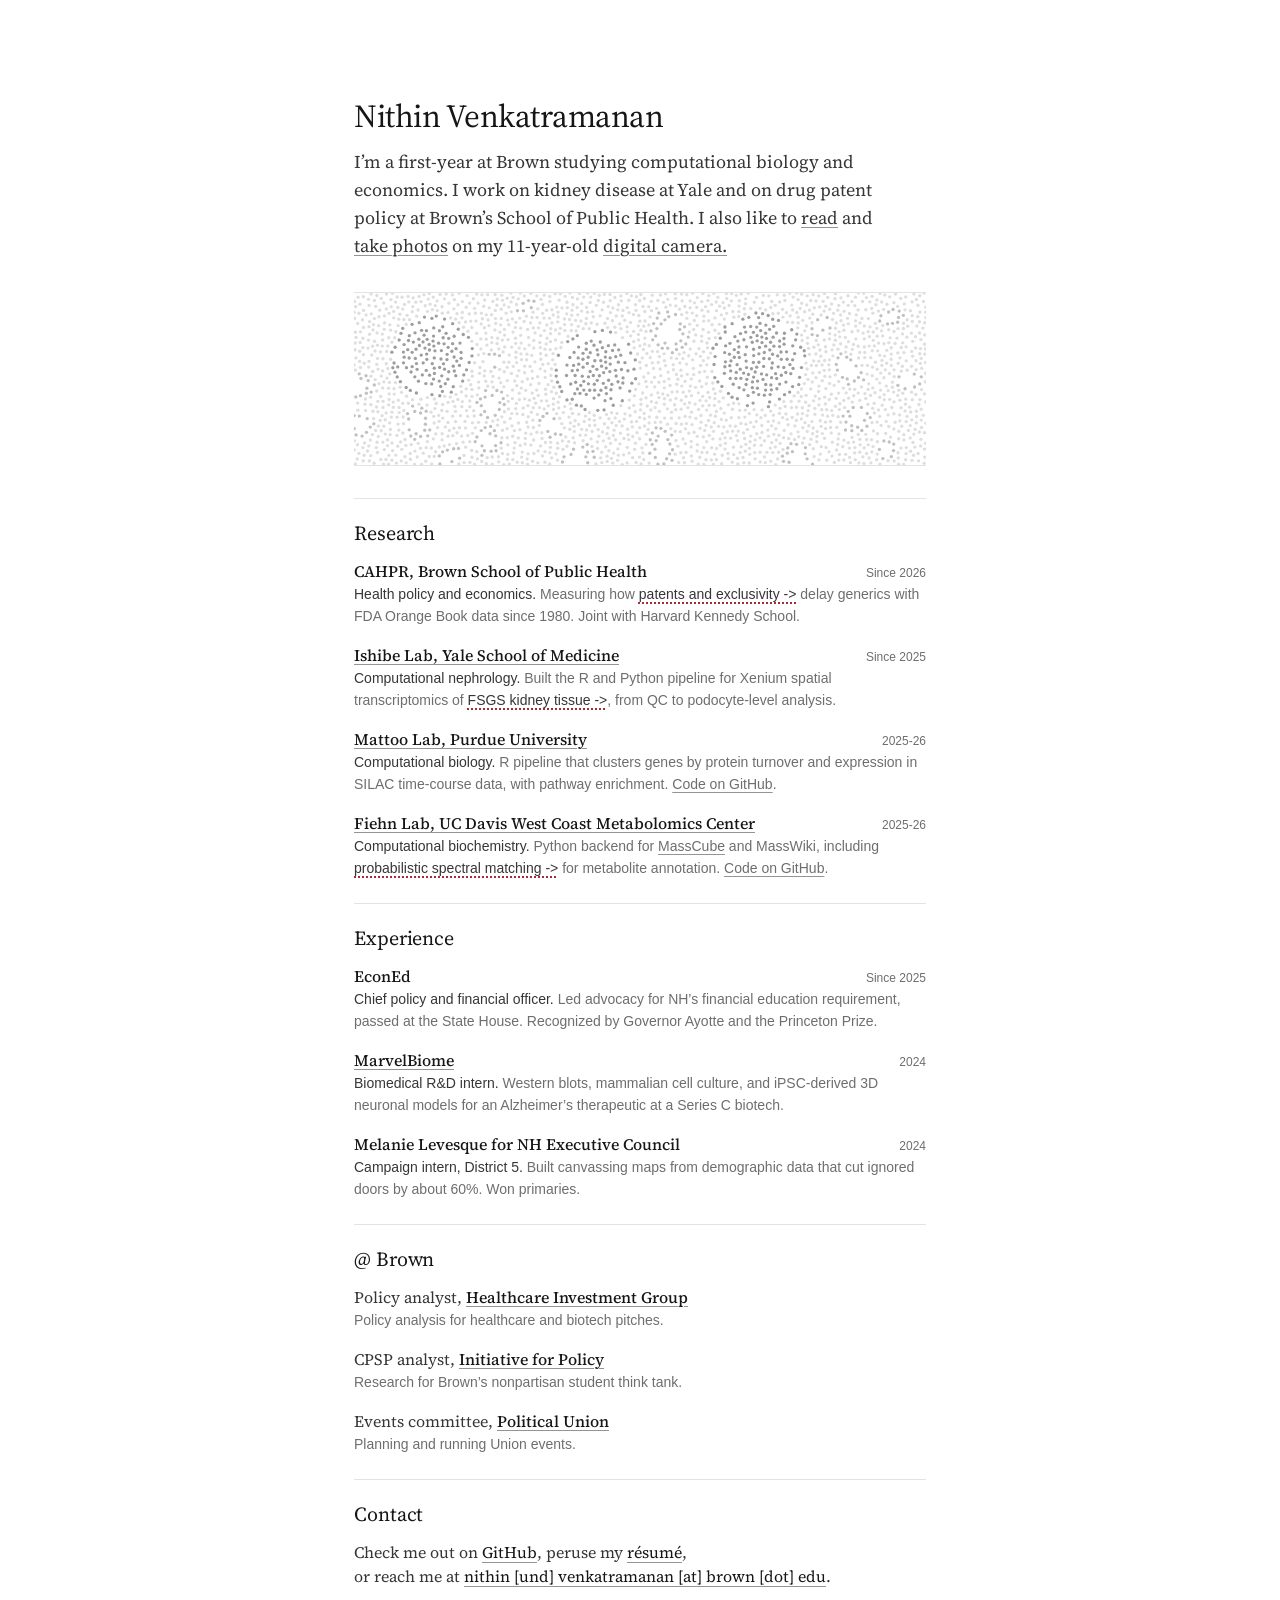
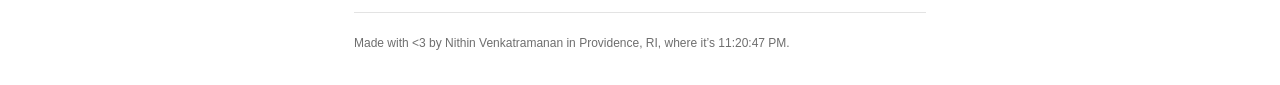
==== index.html @ 989565c7 "Keep "take photos" together on one line" ====
<!doctype html>
<html lang="en">

<head>
  <meta charset="utf-8">
  <meta name="viewport" content="width=device-width, initial-scale=1">
  <title>Nithin Venkatramanan</title>
  <meta name="description"
    content="Nithin Venkatramanan studies computational biology and economics at Brown University.">
  <meta name="author" content="Nithin Venkatramanan">
  <meta property="og:type" content="website">
  <meta property="og:title" content="Nithin Venkatramanan">
  <meta property="og:description" content="Computational biology and economics at Brown University.">
  <meta property="og:image" content="https://nvenk.com/assets/og.png?v=2">
  <meta name="twitter:card" content="summary_large_image">
  <meta name="theme-color" content="#ffffff">
  <link rel="icon" href="favicon.svg?v=nv2" type="image/svg+xml">
  <link rel="preconnect" href="https://fonts.googleapis.com">
  <link rel="preconnect" href="https://fonts.gstatic.com" crossorigin>
  <link rel="stylesheet"
    href="https://fonts.googleapis.com/css2?family=Source+Serif+4:opsz,wght@8..60,400..500&display=swap">
  <link rel="stylesheet" href="assets/site.css?v=24">
  <script src="assets/figures.js?v=31" defer></script>
</head>

<body>
  <main class="page">

    <h1 class="name">Nithin Venkatramanan</h1>
    <p class="bio" data-reveal>I&rsquo;m a first-year at Brown studying computational biology and economics. I work on kidney
      disease at Yale and on drug patent policy at Brown&rsquo;s School of Public Health. I also like to <button class="reveal" type="button" aria-expanded="false"
        aria-controls="reading">read</button><span class="note" id="reading" hidden><span class="note-in">Currently reading: <a
          href="https://www.goodreads.com/en/book/show/60784368-once-upon-a-prime" target="_blank"
          rel="noreferrer">Once Upon a Prime: The Wondrous Connections Between Mathematics and Literature</a> by Sarah B.
        Hart</span></span> and <a href="photos.html">take&nbsp;photos</a> on my 11-year-old <button class="reveal" type="button" aria-expanded="false" aria-controls="camera">digital camera.</button><span
        class="note" id="camera" hidden><span class="note-in">The Canon PowerShot ELPH 170 IS is <span data-age>11 years and 0 days</span> old.</span></span></p>

    <a class="hero" href="tissue.html" data-fig="hero" aria-label="Open the interactive kidney section"><span
        class="hero-plate" data-plate></span></a>

    <section class="sec" aria-labelledby="h-research">
      <h2 id="h-research">Research</h2>
      <div class="entry">
        <div class="entry-head" style="flex-wrap: nowrap">
          <h3 class="org">CAHPR, Brown School of Public Health</h3><span class="date">Since 2026</span>
        </div>
        <p class="desc"><span class="role">Health policy and economics.</span> Measuring how <a
            class="fig-link" href="exclusivity.html">patents and exclusivity -&gt;</a> delay generics with FDA Orange Book
          data since 1980. Joint with Harvard Kennedy School.</p>
      </div>
      <div class="entry">
        <div class="entry-head" style="flex-wrap: nowrap">
          <h3 class="org"><a href="https://medicine.yale.edu/lab/ishibe/"
              target="_blank" rel="noreferrer">Ishibe Lab, Yale School of Medicine</a></h3><span class="date">Since
            2025</span>
        </div>
        <p class="desc"><span class="role">Computational nephrology.</span> Built the R and Python pipeline
          for Xenium spatial transcriptomics of <a class="fig-link" href="tissue.html">FSGS kidney tissue -&gt;</a>, from QC
          to podocyte-level analysis.</p>
      </div>
      <div class="entry">
        <div class="entry-head" style="flex-wrap: nowrap">
          <h3 class="org"><a href="https://www.bio.purdue.edu/lab/mattoo/"
              target="_blank" rel="noreferrer">Mattoo Lab, Purdue University</a></h3><span class="date">2025-26</span>
        </div>
        <p class="desc"><span class="role">Computational biology.</span> R pipeline that clusters genes by
          protein turnover and expression in SILAC time-course data, with pathway enrichment. <a
            href="https://github.com/ninv29/MattooLabWork"
            target="_blank" rel="noreferrer">Code on GitHub</a>.</p>
      </div>
      <div class="entry">
        <div class="entry-head" style="flex-wrap: nowrap">
          <h3 class="org"><a href="https://metabolomics.ucdavis.edu/fiehn-laboratory-untargeted-metabolomics" target="_blank" rel="noreferrer">Fiehn Lab, UC Davis West Coast Metabolomics Center</a></h3><span class="date">2025-26</span>
        </div>
        <p class="desc"><span class="role">Computational biochemistry.</span> Python backend for <a
            href="https://github.com/huaxuyu/masscube" target="_blank"
            rel="noreferrer">MassCube</a> and MassWiki, including <a class="fig-link" href="spectra.html">probabilistic
            spectral matching -&gt;</a> for metabolite annotation. <a href="https://github.com/ninv29/FiehnLabWork" target="_blank" rel="noreferrer">Code on GitHub</a>.</p>
      </div>
    </section>

    <section class="sec" aria-labelledby="h-experience">
      <h2 id="h-experience">Experience</h2>
      <div class="entry">
        <div class="entry-head">
          <h3 class="org">EconEd</h3><span class="date">Since 2025</span>
        </div>
        <p class="desc"><span class="role">Chief policy and financial officer.</span> Led advocacy for NH&rsquo;s
          financial education requirement, passed at the State House. Recognized by Governor Ayotte and the Princeton
          Prize.</p>
      </div>
      <div class="entry">
        <div class="entry-head">
          <h3 class="org"><a href="https://www.marvelbiome.com/"
              target="_blank" rel="noreferrer">MarvelBiome</a></h3><span class="date">2024</span>
        </div>
        <p class="desc"><span class="role">Biomedical R&amp;D intern.</span> Western blots, mammalian cell culture, and
          iPSC-derived 3D neuronal models for an Alzheimer&rsquo;s therapeutic at a Series C biotech.</p>
      </div>
      <div class="entry">
        <div class="entry-head" style="flex-wrap: nowrap">
          <h3 class="org">Melanie Levesque for NH Executive Council</h3><span class="date">2024</span>
        </div>
        <p class="desc"><span class="role">Campaign intern, District 5.</span> Built canvassing maps from demographic
          data that cut ignored doors by about 60%. Won primaries.</p>
      </div>
    </section>

    <section class="sec" aria-labelledby="h-brown">
      <h2 id="h-brown">@ Brown</h2>
      <div class="entry">
        <h3 class="org"><span class="at">Policy analyst,</span> <a
            href="https://www.brownhealthcareinvestmentgroup.com/"
            target="_blank" rel="noreferrer">Healthcare Investment Group</a></h3>
        <p class="desc">Policy analysis for healthcare and biotech pitches.</p>
      </div>
      <div class="entry">
        <h3 class="org"><span class="at">CPSP analyst,</span> <a href="https://brownpolicy.org/" target="_blank" rel="noreferrer">Initiative for Policy</a></h3>
        <p class="desc">Research for Brown&rsquo;s nonpartisan student think tank.</p>
      </div>
      <div class="entry">
        <h3 class="org"><span class="at">Events committee,</span> <a href="https://www.brownpoliticalunion.org/" target="_blank" rel="noreferrer">Political Union</a></h3>
        <p class="desc">Planning and running Union events.</p>
      </div>
    </section>

    <section class="sec" aria-labelledby="h-contact">
      <h2 id="h-contact">Contact</h2>
      <p class="check">Check me out on <span class="rot" data-rotate><a href="https://github.com/ninv29" target="_blank"
            rel="noreferrer">GitHub</a></span>, peruse my <a class="mail" href="Nithin_V_Resume_Nov26v2.pdf" target="_blank" rel="noreferrer" data-resume>r&eacute;sum&eacute;</a>,<br>or reach me at <a class="mail" data-mail>nithin [und] venkatramanan [at] brown [dot] edu</a>.</p>
    </section>

    <footer class="foot">
      <span data-clock>Made with &lt;3 by Nithin Venkatramanan in Providence, RI.</span>
    </footer>
  </main>
</body>

</html>
---- assets/site.css ----
/* Site styles. Spacing sits on a 4px scale; type uses the ramp below.
   Source Serif for headings and prose, Arial for details. */

:root {
  --paper: #ffffff;
  --ink: #161616;
  --ink-2: #363636;
  --muted: #6e6e6e;
  --faint: #b8b8b8;
  --rule: #e3e3e3;
  --wash: #f3f3f3;
  --line: #949494;
  --accent: #9d2f35;

  --c-pod: #b23a48;
  --c-mes: #c99a2e;
  --c-endo: #3d6fa3;
  --c-pec: #8467b0;
  --c-pt: #3f8466;
  --c-dt: #4a9eaa;
  --c-fib: #b3b3b3;
  --c-imm: #e07b39;
  --c-scl: #9a9a9a;

  --serif: "Source Serif 4", "Iowan Old Style", "Palatino Linotype", Palatino, Georgia, serif;
  --sans: Arial, "Helvetica Neue", Helvetica, sans-serif;
  --type-display: 400 32px/40px var(--serif);
  --type-title: 400 20px/28px var(--serif);
  --type-lead: 400 18px/28px var(--serif);
  --type-heading: 500 16px/24px var(--serif);
  --type-prose: 400 16px/24px var(--serif);
  --type-body: 400 14px/22px var(--sans);
  --type-small: 400 12px/20px var(--sans);

  --ease: cubic-bezier(.2, .7, .2, 1);
  color-scheme: light;
}

*, *::before, *::after { box-sizing: border-box; }
html { -webkit-text-size-adjust: 100%; }
body {
  margin: 0;
  background: var(--paper);
  color: var(--ink);
  font: var(--type-body);
  -webkit-font-smoothing: antialiased;
  -moz-osx-font-smoothing: grayscale;
  text-rendering: optimizeLegibility;
}
::selection { background: color-mix(in srgb, var(--accent) 16%, transparent); }
p, li { text-wrap: pretty; }
h1, h2, h3 { margin: 0; font-weight: 500; text-wrap: balance; }
em, i { font-style: normal; }
:focus-visible { outline: 2px solid var(--accent); outline-offset: 4px; }

a {
  color: inherit;
  text-decoration: underline 1px;
  text-underline-offset: 3px;
  text-decoration-color: var(--line);
  transition: text-decoration-color .2s var(--ease), color .2s var(--ease);
}
a:hover { text-decoration-color: currentColor; }

/* links into the interactive figures */
a.fig-link {
  color: var(--ink-2);
  text-decoration: underline dotted 1.5px;
  text-decoration-color: var(--accent);
}
a.fig-link:hover { color: var(--accent); text-decoration-style: solid; text-decoration-thickness: 1px; text-decoration-color: currentColor; }

/* home */

.page { max-width: 620px; margin: 0 auto; padding: 96px 24px 32px; }

.name, .fig-title { font: var(--type-display); letter-spacing: -.015em; }
.bio, .lead { margin: 12px 0 0; font: var(--type-lead); color: var(--ink-2); }
.bio { text-wrap: wrap; }
.reveal { padding: 0; border: 0; background: none; font: inherit; color: inherit; cursor: pointer; text-decoration: underline 1px; text-underline-offset: 3px; text-decoration-color: var(--line); transition: text-decoration-color .2s var(--ease); }
.reveal:hover, .reveal[aria-expanded="true"] { text-decoration-color: currentColor; }
.note { display: block; overflow: hidden; color: var(--muted); opacity: 0; transition: height .24s var(--ease), opacity .24s var(--ease); }
.note-in { display: block; padding: 8px 0; }
.note.on { opacity: 1; }
.note[hidden] { display: none; }

.hero { display: block; margin: 32px 0 0; text-decoration: none; }
.hero-plate { display: block; position: relative; border-top: 1px solid var(--rule); border-bottom: 1px solid var(--rule); touch-action: pan-y; box-sizing: content-box; aspect-ratio: 1000 / 300; }
.hero-plate canvas { display: block; width: 100%; cursor: pointer; }
canvas, .plate svg { animation: appear .24s var(--ease); }
@keyframes appear { from { opacity: 0; } }

.sec { margin-top: 24px; }
.hero + .sec { margin-top: 32px; }
.sec > h2 { font: var(--type-title); letter-spacing: -.005em; color: var(--ink); padding-top: 20px; border-top: 1px solid var(--rule); margin-bottom: 12px; }

.entry { margin: 0 0 16px; }
.entry:last-child { margin-bottom: 0; }
.entry-head { display: flex; justify-content: space-between; align-items: baseline; gap: 0 16px; }
.org { font: var(--type-heading); color: var(--ink); min-width: 0; }
.date { font: var(--type-small); color: var(--muted); white-space: nowrap; font-variant-numeric: tabular-nums; }
.desc { margin: 0; color: var(--muted); }
.role { color: var(--ink-2); }

.org .at { font-weight: 400; color: var(--ink-2); }

/* contact */
.check { margin: 0; font: var(--type-prose); color: var(--ink-2); }
.check .mail { display: inline-block; white-space: nowrap; color: var(--ink); text-decoration: none; line-height: 20px; border-bottom: 1px solid var(--line); transition: border-color .2s var(--ease); }
.check .mail:hover { border-bottom-color: var(--ink); }
.rot { display: inline-block; vertical-align: bottom; white-space: nowrap; }
.rot a {
  display: inline-block;
  position: relative;
  color: var(--ink);
  text-decoration: none;
  border-bottom: 1px solid var(--line);
  line-height: 20px;
  transition: width .45s var(--ease), border-color .2s var(--ease);
}
.rot a:hover { border-bottom-color: var(--ink); }
.rot .l { display: inline-block; transition: transform .38s var(--ease), opacity .3s var(--ease); transition-delay: calc(var(--i) * 16ms); }
.rot .l.pre { transform: translateY(-.45em); opacity: 0; }
.rot .l.out { transform: translateY(.45em); opacity: 0; transition-duration: .24s, .2s; transition-delay: calc(var(--i) * 8ms); }
.rot-old { position: absolute; left: 0; top: 0; white-space: nowrap; pointer-events: none; }
.rot-measure { position: absolute; visibility: hidden; white-space: nowrap; pointer-events: none; }

.foot { margin-top: 24px; padding-top: 20px; border-top: 1px solid var(--rule); display: flex; gap: 4px 24px; flex-wrap: wrap; font: var(--type-small); color: var(--muted); font-variant-numeric: tabular-nums; }

/* figure pages */

.back { display: inline-flex; gap: 4px; align-items: center; min-height: 44px; margin: -12px 0 0 -8px; padding: 0 8px; color: var(--muted); text-decoration: none; }
.back:hover { color: var(--ink); }
.fig-title { margin-top: 12px; }

.fig { margin: 24px 0 0; }
.fig-bar { display: flex; justify-content: space-between; gap: 4px 20px; flex-wrap: wrap; margin-bottom: 8px; color: var(--muted); min-height: 20px; }
.fig-bar b { font-weight: 500; color: var(--ink); }
.fig-bar-sub { margin-top: 16px; }
.plate { position: relative; border-top: 1px solid var(--rule); border-bottom: 1px solid var(--rule); }
.plate canvas, .plate svg { display: block; width: 100%; }
.plate svg { overflow: visible; }
.tissue-plate, .spec [data-plate], .spec [data-err] { box-sizing: content-box; }
.tissue-plate { aspect-ratio: 1000 / 620; }
.spec [data-plate] { aspect-ratio: 680 / 300; }
.spec [data-err] { aspect-ratio: 680 / 72; }

.controls { display: grid; gap: 12px; margin-top: 20px; color: var(--ink-2); }
.ctl { display: grid; grid-template-columns: 192px minmax(0, 1fr) 80px; align-items: center; gap: 16px; }
.ctl output { text-align: right; color: var(--ink); font-variant-numeric: tabular-nums; }
.checks { display: flex; flex-wrap: wrap; gap: 8px 16px; margin-top: 4px; }
.checks label { display: inline-flex; align-items: center; gap: 8px; cursor: pointer; }
input[type="range"], input[type="checkbox"] { accent-color: var(--ink); }
input[type="range"] { width: 100%; margin: 0; cursor: pointer; }
input[type="checkbox"] { width: 16px; height: 16px; margin: 0; cursor: pointer; }

.stats { display: flex; flex-wrap: wrap; gap: 4px 24px; margin-top: 20px; padding-top: 12px; border-top: 1px solid var(--rule); color: var(--muted); }
.stat-n { color: var(--ink); font-weight: 500; font-variant-numeric: tabular-nums; }
.stat-n small { font-size: inherit; font-weight: 400; color: var(--muted); margin-left: 4px; }
.stat-l { margin-left: 4px; }

/* photography */
.reel { --w: clamp(200px, 46vw, 264px); position: relative; display: flex; gap: 8px; margin: 32px 0 0; overflow-x: auto; touch-action: pan-y; outline-offset: -2px; }
.shot { flex: none; width: var(--w); aspect-ratio: 4 / 3; margin: 0; background: var(--wash); }
.shot img { display: block; width: 100%; height: 100%; user-select: none; transition: opacity .32s var(--ease); }
.reel.live { display: block; height: calc(var(--w) * .75); overflow: hidden; overflow-x: clip; overflow-y: visible; }
.reel.live .shot { position: absolute; top: calc(var(--w) * -.09375); left: 50%; width: calc(var(--w) * 1.25); margin-left: calc(var(--w) * -.625); will-change: transform; backface-visibility: hidden; }
.reel.live.open { overflow: visible; }
.reel.live img:not(.in) { opacity: 0; }

.shot img { cursor: pointer; }
.shot img:focus-visible { outline-offset: -4px; }
.reel-switch { margin: 32px 0 0; color: var(--muted); }
.reel-switch[hidden] { display: none; }
.lightbox { position: fixed; inset: 0; width: 100vw; height: 100vh; height: 100dvh; max-width: none; max-height: none; margin: 0; padding: 0; border: 0; background: rgba(0, 0, 0, 0); cursor: pointer; transition: background .32s var(--ease); }
.lightbox[open] { display: flex; align-items: center; justify-content: center; }
.lightbox.on { background: rgba(0, 0, 0, .8); }
.lightbox:focus { outline: none; }
.lightbox img { display: block; width: min(90vw, calc(88vh * 4 / 3)); height: auto; aspect-ratio: 4 / 3; cursor: default; will-change: transform; }

/* resume */
.popup[open] { flex-direction: column; gap: 8px; }
.popup { --sheet-h: min(100dvh - 72px, 92vw * 1.2943); cursor: default; }
.popup::backdrop { background: transparent; }
.popup.on { background: rgba(0, 0, 0, .82); }
.resume-sheet { width: calc(var(--sheet-h) / 1.2943); height: var(--sheet-h); overflow: hidden; background: var(--paper); }
.resume-sheet { position: relative; }
.resume-sheet:focus { outline: none; }
.fold { position: fixed; inset: 0; overflow: hidden; perspective: 900px; pointer-events: none; }
.fold-cast { position: absolute; left: 0; top: 0; transform-origin: 0 0; will-change: transform, opacity; background: rgba(0, 0, 0, .55); filter: blur(28px); }
.fold[hidden] { display: none; }
.fold-root { position: absolute; left: 0; top: 0; transform-style: preserve-3d; will-change: transform; }
.fold-panel { position: absolute; transform-style: preserve-3d; will-change: transform; }
.fold-face { position: absolute; inset: -1px; background-color: var(--paper); backface-visibility: hidden; }
.fold-back { background-color: #f4f4f4; transform: rotateY(180deg); }
.fold-ghost { position: absolute; inset: 0; opacity: .1; transform: scaleX(-1); }
.fold-shade { position: absolute; inset: 0; opacity: 0; }
.resume-sheet img { display: block; width: 100%; height: auto; aspect-ratio: auto; cursor: auto; will-change: auto; }
.popup-foot { width: calc(var(--sheet-h) / 1.2943); font: var(--type-small); text-align: right; }
.popup-foot a { color: rgba(255, 255, 255, .7); text-decoration-color: rgba(255, 255, 255, .4); }
.popup-foot a:hover { color: #ffffff; text-decoration-color: #ffffff; }

/* tissue */
.legend { list-style: none; margin: 24px 0 0; padding: 0; display: grid; grid-template-columns: repeat(auto-fill, minmax(192px, 1fr)); gap: 0 24px; }
.legend button { width: 100%; display: grid; grid-template-columns: 8px minmax(0, 1fr) auto; gap: 12px; align-items: center; padding: 4px 0; background: none; border: 0; cursor: pointer; text-align: left; font: var(--type-body); color: var(--ink-2); white-space: nowrap; transition: opacity .2s var(--ease); }
.legend button i { width: 8px; height: 8px; border-radius: 50%; background: var(--sw); }
.legend button span:last-child { color: var(--muted); font-variant-numeric: tabular-nums; }
.legend:has(button[aria-pressed="true"]) button:not([aria-pressed="true"]) { opacity: .55; }
.tissue-plate { cursor: crosshair; touch-action: pan-y; }
.tag { position: absolute; top: 8px; right: 8px; z-index: 1; padding: 4px 8px; background: var(--paper); border: 1px solid var(--rule); font: var(--type-small); color: var(--muted); pointer-events: none; transition: opacity .15s var(--ease); }
.tag:empty { opacity: 0; }
.tag b { font-weight: 500; color: var(--ink); }

/* spectra */
.spec svg text { font-family: var(--sans); font-size: 14px; fill: var(--muted); }
.spec .pk { stroke-width: 1.6; transition: stroke .25s var(--ease); }
.spec .pk-q, .spec .pk-l { stroke: var(--faint); }
.spec .pk-q.m { stroke: var(--ink); }
.spec .pk-l.m { stroke: var(--accent); }
.spec .pk-n { stroke-dasharray: 2 2; }
.spec .pk-hit { stroke: transparent; stroke-width: 10; cursor: crosshair; }
.spec .axis { stroke: var(--rule); }
.spec-tip { position: absolute; pointer-events: none; z-index: 2; padding: 4px 8px; background: var(--paper); border: 1px solid var(--rule); font: var(--type-small); color: var(--ink); white-space: nowrap; opacity: 0; transform: translate(-50%, calc(-100% - 8px)); transition: opacity .15s; }
.spec-tip.on { opacity: 1; }
.err-band { fill: var(--wash); transition: x .35s var(--ease), width .35s var(--ease); }
.err-curve { fill: none; stroke: var(--accent); stroke-width: 1.2; transition: opacity .3s var(--ease); }
.err-dot { transition: cx .5s var(--ease), fill .25s; }

/* exclusivity */
.xgrid { position: relative; padding: 32px 0 8px; }
.xrow { display: grid; grid-template-columns: 152px minmax(0, 1fr); align-items: center; height: 32px; color: var(--ink-2); transition: opacity .3s var(--ease); }
.xrow[data-off="true"] { opacity: .6; }
.xtrack { position: relative; height: 100%; }
.xseg { position: absolute; top: 8px; height: 16px; left: calc(var(--a) * 100%); width: calc((var(--b) - var(--a)) * 100%); transition: left .5s var(--ease), width .5s var(--ease), opacity .3s; }
.xseg.base { background: var(--ink); }
.xseg.dev { background: repeating-linear-gradient(135deg, var(--faint) 0 1px, transparent 1px 4px); }
.xseg.pte, .sw-pte { background: repeating-linear-gradient(90deg, var(--ink) 0 2px, transparent 2px 4px); }
.xseg.gain, .sw-gain { background: color-mix(in srgb, var(--ink) 45%, var(--paper)); }
.xseg.ped, .sw-ped { background: var(--accent); }
.sw { display: inline-block; width: 16px; height: 8px; }
.xaxis { position: relative; height: 24px; margin-left: 152px; font: var(--type-small); color: var(--muted); }
.xaxis span { position: absolute; top: 8px; transform: translateX(-50%); font-variant-numeric: tabular-nums; }
.xlines { position: absolute; top: 0; bottom: 0; left: 152px; right: 0; pointer-events: none; }
.xlines i { position: absolute; top: 0; bottom: 0; width: 1px; background: var(--rule); }
.xmark { position: absolute; top: 16px; bottom: 0; width: 1px; transition: left .5s var(--ease); }
.xmark::after { content: attr(data-label); position: absolute; top: -16px; left: 4px; font: var(--type-small); white-space: nowrap; }
.xmark.zero { background: var(--muted); }
.xmark.zero::after { left: auto; right: 4px; color: var(--muted); }
.xmark.entry { background: var(--accent); }
.xmark.entry::after { color: var(--accent); }
.xmark.entry.flip::after { left: auto; right: 4px; }

/* small screens */

@media (max-width: 599px) {
  .page { padding: 48px 16px 32px; }
  .hero-plate { aspect-ratio: 1000 / 560; }
  .entry-head { flex-wrap: wrap; }
  .ctl { grid-template-columns: minmax(0, 1fr) 72px; gap: 4px 12px; }
  .ctl > span:first-child { grid-column: 1 / -1; }
  .xrow { grid-template-columns: 104px minmax(0, 1fr); font: var(--type-small); }
  .xaxis { margin-left: 104px; }
  .xlines { left: 104px; }
  .xmark.entry::after { content: "Generic"; }
  .spec svg text { font-size: 18px; }
}

@media (max-width: 400px) {
  .check .mail { display: inline; white-space: normal; }
}

@media (pointer: coarse) {
  .legend button, .checks label { min-height: 44px; }
  .ctl input[type="range"] { height: 44px; }
}

@media (prefers-reduced-motion: reduce) {
  *, *::before, *::after { transition-duration: 1ms !important; transition-delay: 0s !important; animation-duration: 1ms !important; }
}
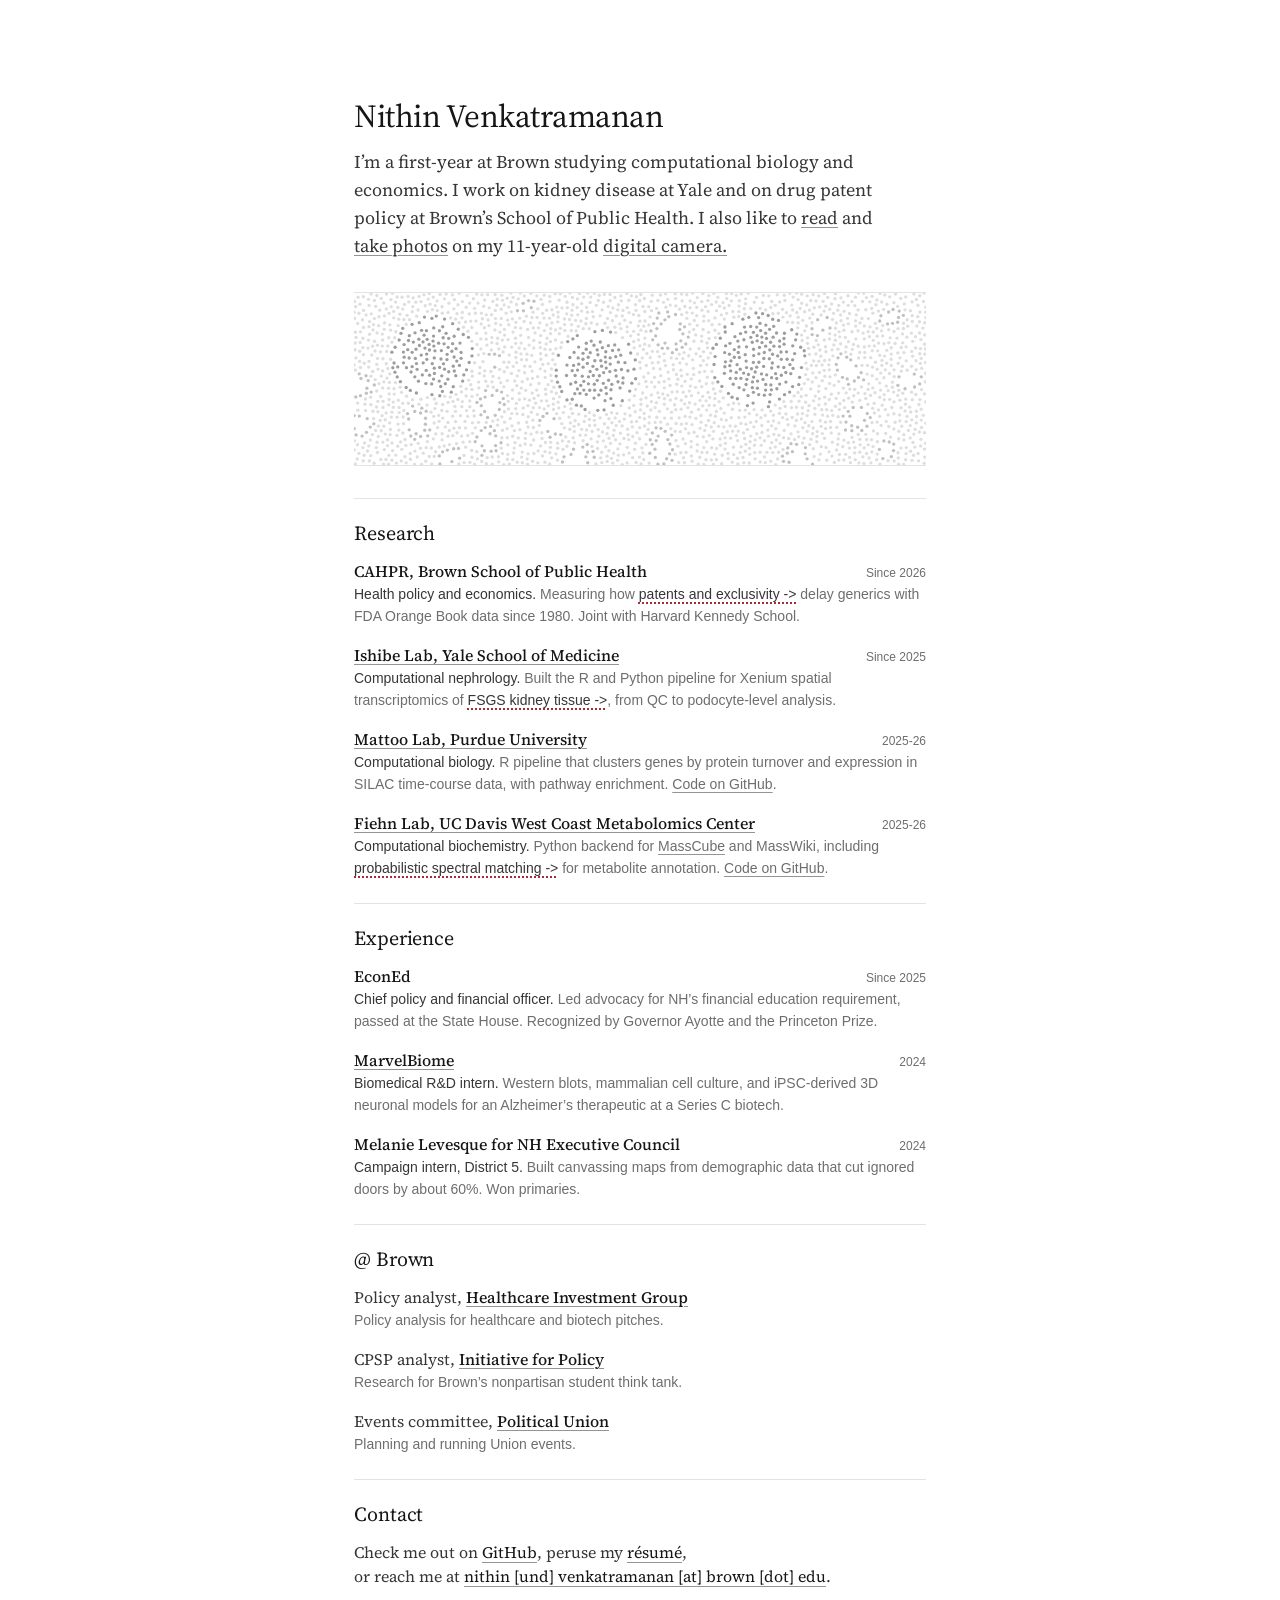
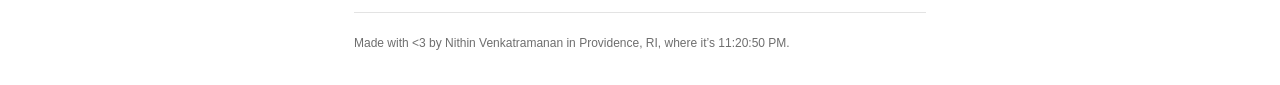
==== commit b8a35b66: "Add smooth page transitions, entry hover dimming, and softer note reveals" ====
--- a/index.html
+++ b/index.html
@@ -19,8 +19,8 @@
   <link rel="preconnect" href="https://fonts.gstatic.com" crossorigin>
   <link rel="stylesheet"
     href="https://fonts.googleapis.com/css2?family=Source+Serif+4:opsz,wght@8..60,400..500&display=swap">
-  <link rel="stylesheet" href="assets/site.css?v=24">
-  <script src="assets/figures.js?v=31" defer></script>
+  <link rel="stylesheet" href="assets/site.css?v=26">
+  <script src="assets/figures.js?v=33" defer></script>
 </head>
 
 <body>
--- a/assets/site.css
+++ b/assets/site.css
@@ -33,6 +33,9 @@
   --type-small: 400 12px/20px var(--sans);
 
   --ease: cubic-bezier(.2, .7, .2, 1);
+  /* for the page transitions and hover effects: quick to start, long to settle */
+  --ease-out: cubic-bezier(.16, 1, .3, 1);
+  --ease-soft: cubic-bezier(.2, 0, 0, 1);
   color-scheme: light;
 }
 
@@ -79,9 +82,10 @@
 .bio { text-wrap: wrap; }
 .reveal { padding: 0; border: 0; background: none; font: inherit; color: inherit; cursor: pointer; text-decoration: underline 1px; text-underline-offset: 3px; text-decoration-color: var(--line); transition: text-decoration-color .2s var(--ease); }
 .reveal:hover, .reveal[aria-expanded="true"] { text-decoration-color: currentColor; }
-.note { display: block; overflow: hidden; color: var(--muted); opacity: 0; transition: height .24s var(--ease), opacity .24s var(--ease); }
-.note-in { display: block; padding: 8px 0; }
+.note { display: block; overflow: hidden; color: var(--muted); opacity: 0; transition: height .44s var(--ease-out), opacity .28s var(--ease-soft); }
+.note-in { display: block; padding: 8px 0; transform: translateY(-4px); filter: blur(2px); transition: transform .44s var(--ease-out), filter .44s var(--ease-out); }
 .note.on { opacity: 1; }
+.note.on .note-in { transform: none; filter: none; }
 .note[hidden] { display: none; }
 
 .hero { display: block; margin: 32px 0 0; text-decoration: none; }
@@ -94,7 +98,12 @@
 .hero + .sec { margin-top: 32px; }
 .sec > h2 { font: var(--type-title); letter-spacing: -.005em; color: var(--ink); padding-top: 20px; border-top: 1px solid var(--rule); margin-bottom: 12px; }
 
-.entry { margin: 0 0 16px; }
+.entry { margin: 0 0 16px; transition: opacity .2s var(--ease-soft); }
+.date { transition: color .2s var(--ease-soft); }
+.entry:hover .date { color: var(--ink-2); }
+@media (hover: hover) {
+  .sec:has(.entry:hover) .entry:not(:hover) { opacity: .55; }
+}
 .entry:last-child { margin-bottom: 0; }
 .entry-head { display: flex; justify-content: space-between; align-items: baseline; gap: 0 16px; }
 .org { font: var(--type-heading); color: var(--ink); min-width: 0; }
@@ -130,7 +139,11 @@
 /* figure pages */
 
 .back { display: inline-flex; gap: 4px; align-items: center; min-height: 44px; margin: -12px 0 0 -8px; padding: 0 8px; color: var(--muted); text-decoration: none; }
+.back { transition: color .2s var(--ease-soft), scale .14s var(--ease-soft); }
+.back span { display: inline-block; transition: transform .36s var(--ease-out); }
 .back:hover { color: var(--ink); }
+.back:hover span { transform: translateX(-3px); }
+.back:active { scale: .97; }
 .fig-title { margin-top: 12px; }
 
 .fig { margin: 24px 0 0; }
@@ -250,6 +263,24 @@
 .xmark.entry::after { color: var(--accent); }
 .xmark.entry.flip::after { left: auto; right: 4px; }
 
+/* Page transitions. Going between pages here crossfades: the old page lifts and fades while the new one comes in
+   (browsers without cross-page view transitions get a short fade-out in figures.js instead). On arrival, each block
+   rises into place a beat after the one above it. Only opacity and transform move, so it stays smooth. */
+@view-transition { navigation: auto; }
+::view-transition-old(root) { animation: page-out .24s cubic-bezier(.4, 0, 1, 1) both; }
+::view-transition-new(root) { animation: page-in .44s cubic-bezier(.16, 1, .3, 1) .06s both; }
+@keyframes page-out { to { opacity: 0; transform: translateY(-6px); } }
+@keyframes page-in { from { opacity: 0; } }
+@keyframes rise { from { opacity: 0; transform: translateY(10px); } }
+.page > * { animation: rise .7s var(--ease-out) calc(var(--n, 0) * 55ms) backwards; }
+.page > :nth-child(2) { --n: 1; }
+.page > :nth-child(3) { --n: 2; }
+.page > :nth-child(4) { --n: 3; }
+.page > :nth-child(5) { --n: 4; }
+.page > :nth-child(n+6) { --n: 5; }
+.page { transition: opacity .32s var(--ease-soft), transform .4s var(--ease-out); }
+.leaving .page { opacity: 0; transform: translateY(-6px); transition-duration: .2s; transition-timing-function: cubic-bezier(.4, 0, 1, 1); pointer-events: none; }
+
 /* small screens */
 
 @media (max-width: 599px) {
@@ -275,5 +306,6 @@
 }
 
 @media (prefers-reduced-motion: reduce) {
-  *, *::before, *::after { transition-duration: 1ms !important; transition-delay: 0s !important; animation-duration: 1ms !important; }
-}
+  ::view-transition-old(root), ::view-transition-new(root) { animation: none; }
+  *, *::before, *::after { transition-duration: 1ms !important; transition-delay: 0s !important; animation-duration: 1ms !important; animation-delay: 0s !important; }
+}
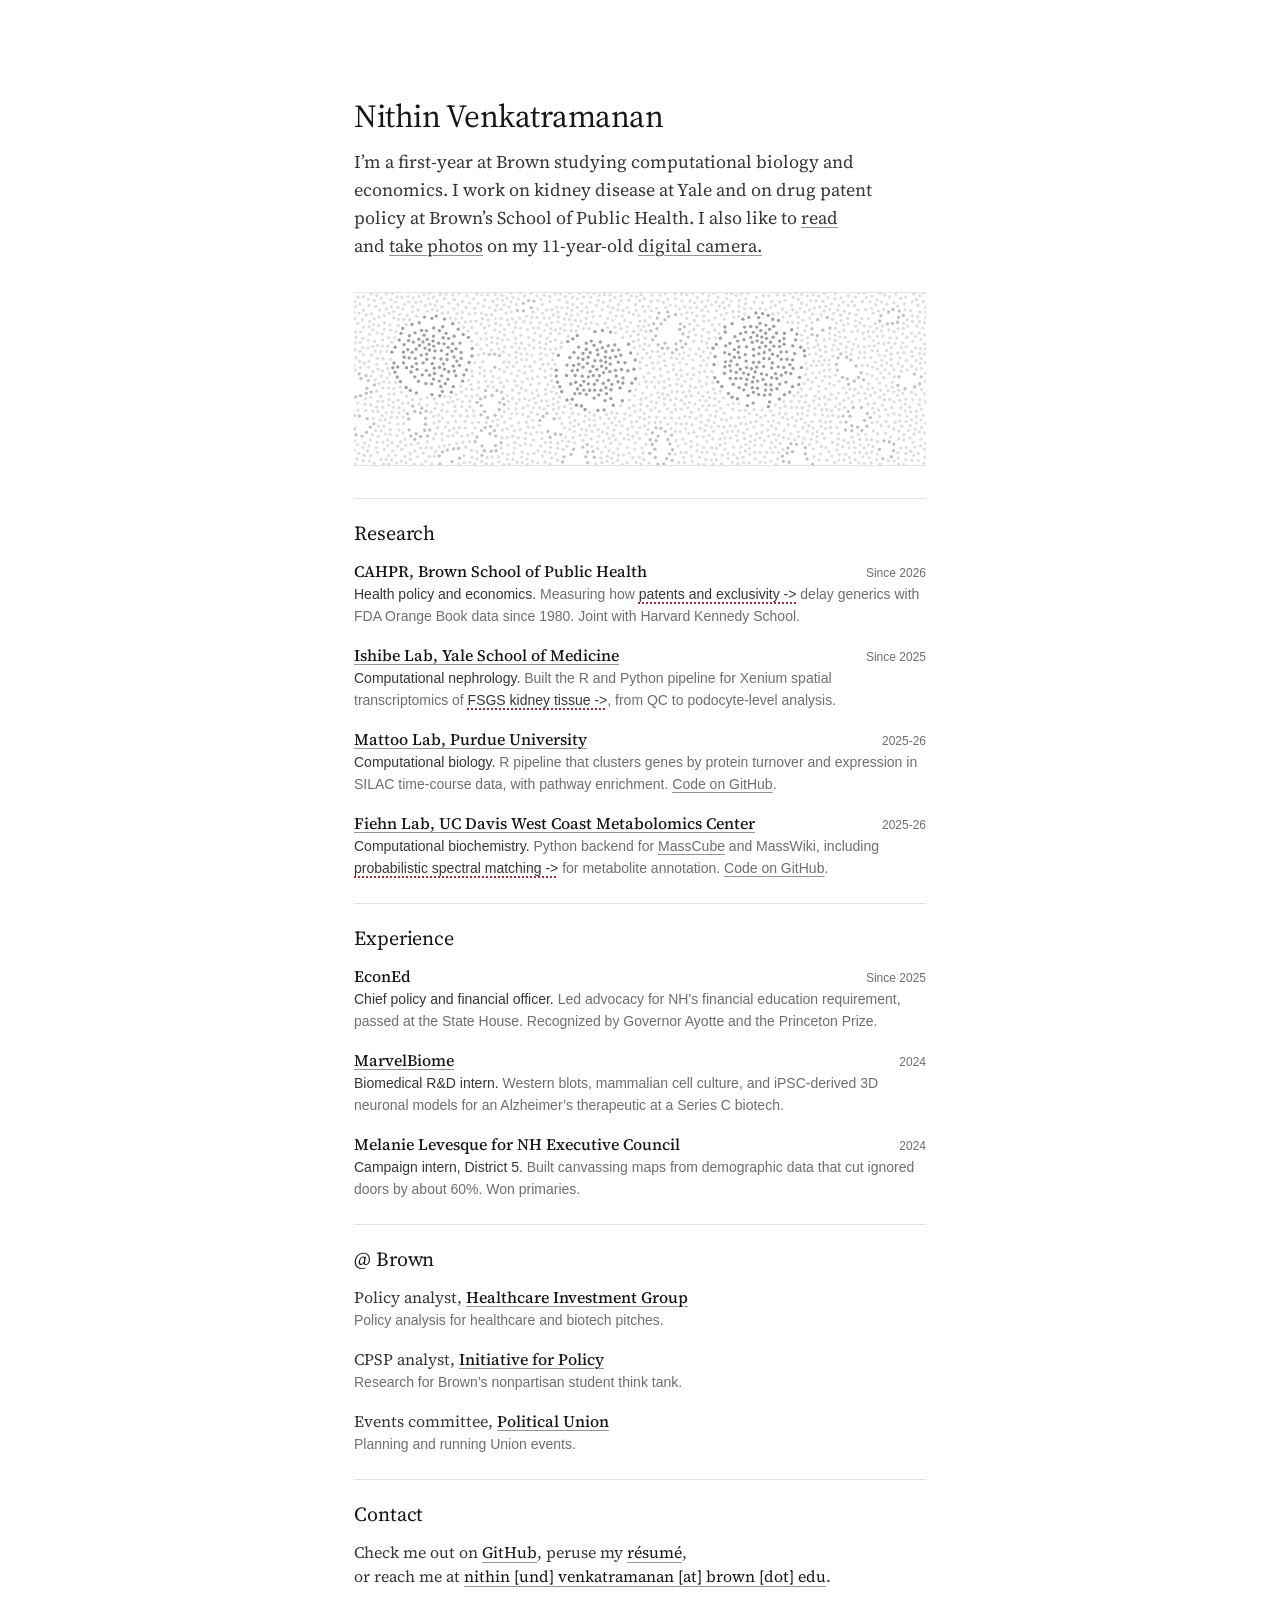
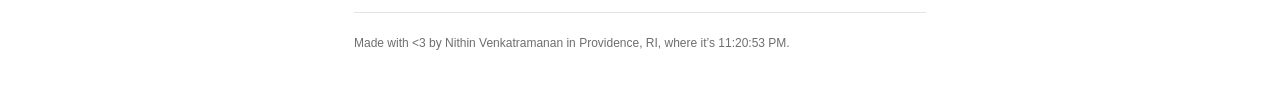
==== commit 12eac9b7: "Use a plain crossfade between pages and start "and take photos" on its own line" ====
--- a/index.html
+++ b/index.html
@@ -19,7 +19,7 @@
   <link rel="preconnect" href="https://fonts.gstatic.com" crossorigin>
   <link rel="stylesheet"
     href="https://fonts.googleapis.com/css2?family=Source+Serif+4:opsz,wght@8..60,400..500&display=swap">
-  <link rel="stylesheet" href="assets/site.css?v=26">
+  <link rel="stylesheet" href="assets/site.css?v=27">
   <script src="assets/figures.js?v=33" defer></script>
 </head>
 
@@ -29,7 +29,7 @@
     <h1 class="name">Nithin Venkatramanan</h1>
     <p class="bio" data-reveal>I&rsquo;m a first-year at Brown studying computational biology and economics. I work on kidney
       disease at Yale and on drug patent policy at Brown&rsquo;s School of Public Health. I also like to <button class="reveal" type="button" aria-expanded="false"
-        aria-controls="reading">read</button><span class="note" id="reading" hidden><span class="note-in">Currently reading: <a
+        aria-controls="reading">read</button><br><span class="note" id="reading" hidden><span class="note-in">Currently reading: <a
           href="https://www.goodreads.com/en/book/show/60784368-once-upon-a-prime" target="_blank"
           rel="noreferrer">Once Upon a Prime: The Wondrous Connections Between Mathematics and Literature</a> by Sarah B.
         Hart</span></span> and <a href="photos.html">take&nbsp;photos</a> on my 11-year-old <button class="reveal" type="button" aria-expanded="false" aria-controls="camera">digital camera.</button><span
--- a/assets/site.css
+++ b/assets/site.css
@@ -263,23 +263,12 @@
 .xmark.entry::after { color: var(--accent); }
 .xmark.entry.flip::after { left: auto; right: 4px; }
 
-/* Page transitions. Going between pages here crossfades: the old page lifts and fades while the new one comes in
-   (browsers without cross-page view transitions get a short fade-out in figures.js instead). On arrival, each block
-   rises into place a beat after the one above it. Only opacity and transform move, so it stays smooth. */
+/* Page transitions: going between pages here is a plain crossfade. Browsers without cross-page view transitions
+   fade the page out briefly instead (figures.js). */
 @view-transition { navigation: auto; }
-::view-transition-old(root) { animation: page-out .24s cubic-bezier(.4, 0, 1, 1) both; }
-::view-transition-new(root) { animation: page-in .44s cubic-bezier(.16, 1, .3, 1) .06s both; }
-@keyframes page-out { to { opacity: 0; transform: translateY(-6px); } }
-@keyframes page-in { from { opacity: 0; } }
-@keyframes rise { from { opacity: 0; transform: translateY(10px); } }
-.page > * { animation: rise .7s var(--ease-out) calc(var(--n, 0) * 55ms) backwards; }
-.page > :nth-child(2) { --n: 1; }
-.page > :nth-child(3) { --n: 2; }
-.page > :nth-child(4) { --n: 3; }
-.page > :nth-child(5) { --n: 4; }
-.page > :nth-child(n+6) { --n: 5; }
-.page { transition: opacity .32s var(--ease-soft), transform .4s var(--ease-out); }
-.leaving .page { opacity: 0; transform: translateY(-6px); transition-duration: .2s; transition-timing-function: cubic-bezier(.4, 0, 1, 1); pointer-events: none; }
+::view-transition-old(root), ::view-transition-new(root) { animation-duration: .36s; animation-timing-function: cubic-bezier(.4, 0, .2, 1); }
+.page { transition: opacity .2s cubic-bezier(.4, 0, .2, 1); }
+.leaving .page { opacity: 0; pointer-events: none; }
 
 /* small screens */
 
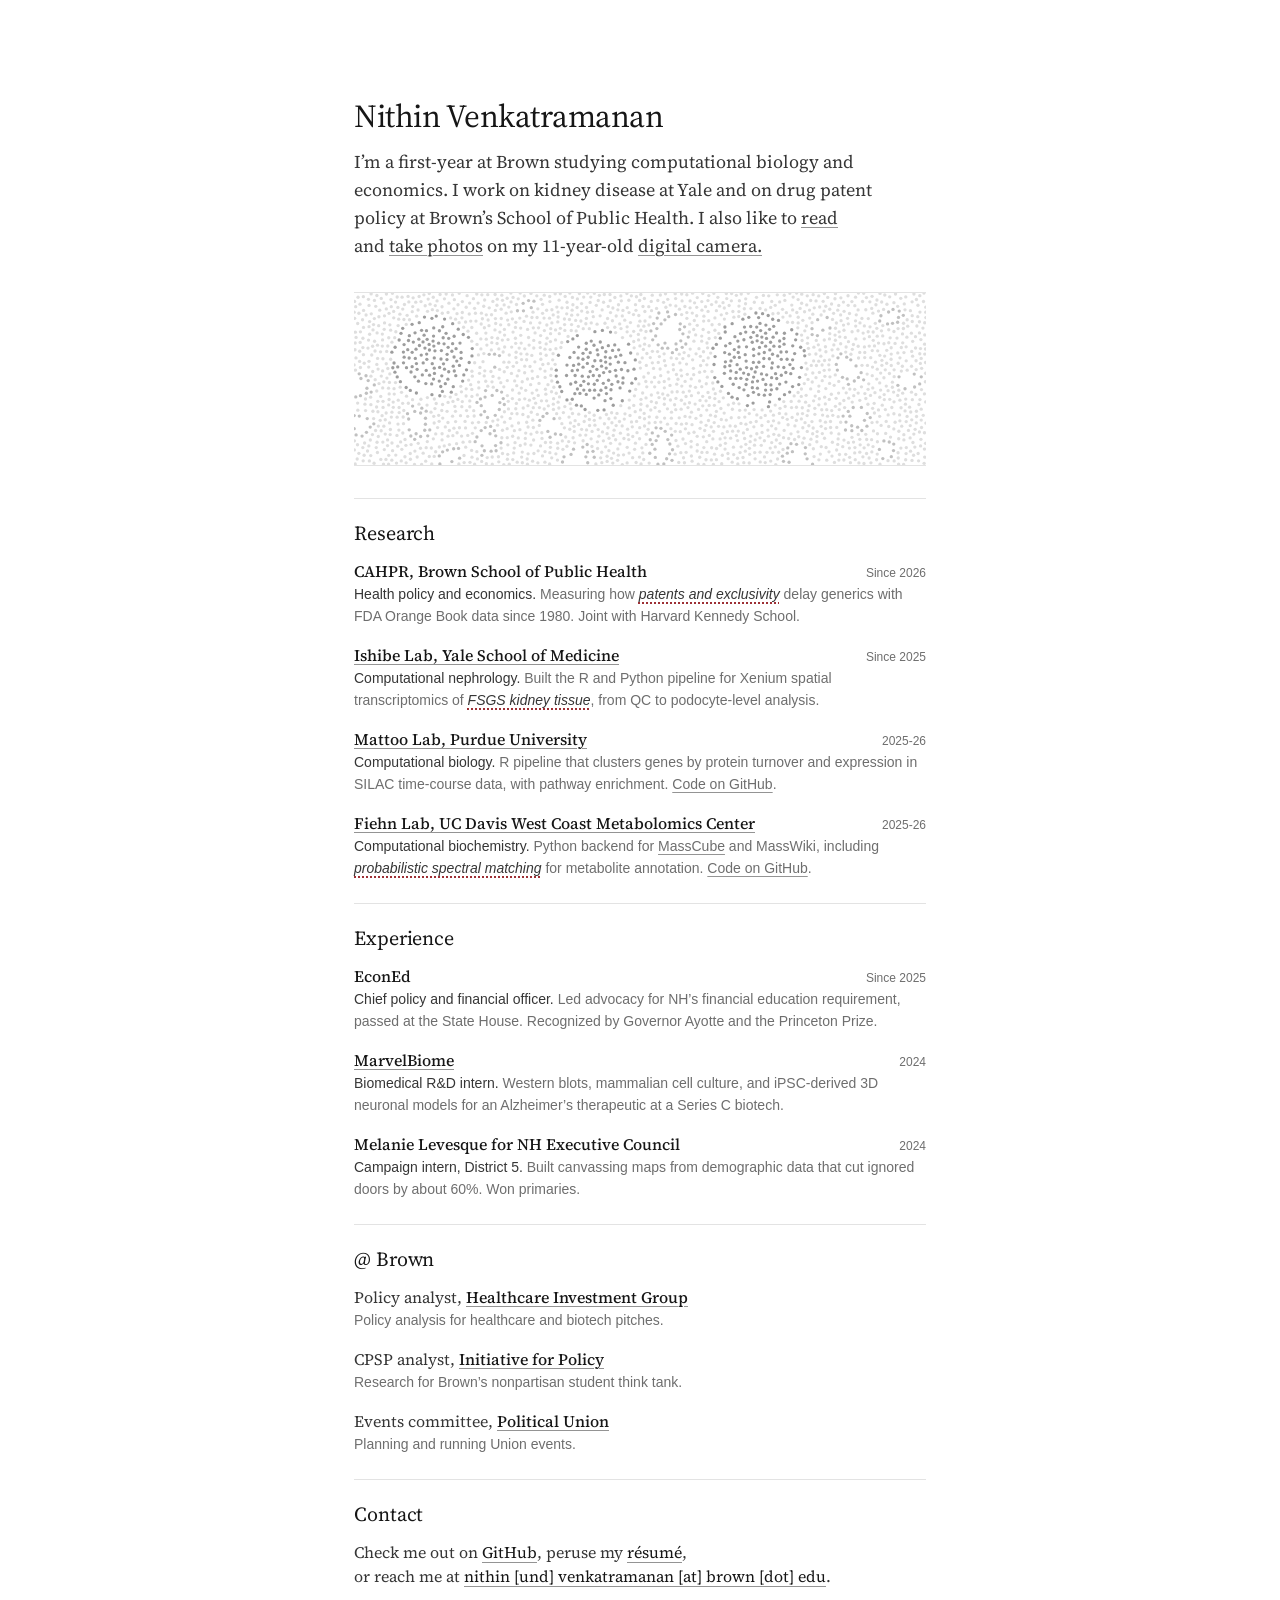
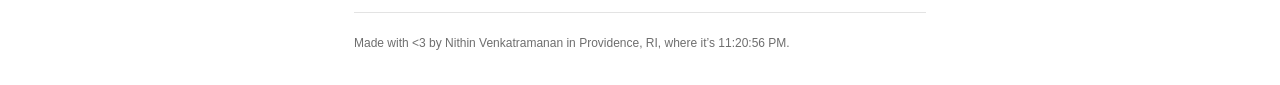
==== commit be144439: "Italicize figure links and hovered bio and contact links; drop arrows and entry dimming" ====
--- a/index.html
+++ b/index.html
@@ -18,9 +18,9 @@
   <link rel="preconnect" href="https://fonts.googleapis.com">
   <link rel="preconnect" href="https://fonts.gstatic.com" crossorigin>
   <link rel="stylesheet"
-    href="https://fonts.googleapis.com/css2?family=Source+Serif+4:opsz,wght@8..60,400..500&display=swap">
-  <link rel="stylesheet" href="assets/site.css?v=27">
-  <script src="assets/figures.js?v=33" defer></script>
+    href="https://fonts.googleapis.com/css2?family=Source+Serif+4:ital,opsz,wght@0,8..60,400..500;1,8..60,400..500&display=swap">
+  <link rel="stylesheet" href="assets/site.css?v=28">
+  <script src="assets/figures.js?v=34" defer></script>
 </head>
 
 <body>
@@ -45,7 +45,7 @@
           <h3 class="org">CAHPR, Brown School of Public Health</h3><span class="date">Since 2026</span>
         </div>
         <p class="desc"><span class="role">Health policy and economics.</span> Measuring how <a
-            class="fig-link" href="exclusivity.html">patents and exclusivity -&gt;</a> delay generics with FDA Orange Book
+            class="fig-link" href="exclusivity.html">patents and exclusivity</a> delay generics with FDA Orange Book
           data since 1980. Joint with Harvard Kennedy School.</p>
       </div>
       <div class="entry">
@@ -55,7 +55,7 @@
             2025</span>
         </div>
         <p class="desc"><span class="role">Computational nephrology.</span> Built the R and Python pipeline
-          for Xenium spatial transcriptomics of <a class="fig-link" href="tissue.html">FSGS kidney tissue -&gt;</a>, from QC
+          for Xenium spatial transcriptomics of <a class="fig-link" href="tissue.html">FSGS kidney tissue</a>, from QC
           to podocyte-level analysis.</p>
       </div>
       <div class="entry">
@@ -75,7 +75,7 @@
         <p class="desc"><span class="role">Computational biochemistry.</span> Python backend for <a
             href="https://github.com/huaxuyu/masscube" target="_blank"
             rel="noreferrer">MassCube</a> and MassWiki, including <a class="fig-link" href="spectra.html">probabilistic
-            spectral matching -&gt;</a> for metabolite annotation. <a href="https://github.com/ninv29/FiehnLabWork" target="_blank" rel="noreferrer">Code on GitHub</a>.</p>
+            spectral matching</a> for metabolite annotation. <a href="https://github.com/ninv29/FiehnLabWork" target="_blank" rel="noreferrer">Code on GitHub</a>.</p>
       </div>
     </section>
 
--- a/assets/site.css
+++ b/assets/site.css
@@ -67,11 +67,12 @@
 
 /* links into the interactive figures */
 a.fig-link {
+  font-style: italic;
   color: var(--ink-2);
   text-decoration: underline dotted 1.5px;
   text-decoration-color: var(--accent);
 }
-a.fig-link:hover { color: var(--accent); text-decoration-style: solid; text-decoration-thickness: 1px; text-decoration-color: currentColor; }
+a.fig-link:hover { font-weight: 700; color: var(--accent); text-decoration-style: solid; text-decoration-thickness: 1px; text-decoration-color: currentColor; }
 
 /* home */
 
@@ -98,12 +99,9 @@
 .hero + .sec { margin-top: 32px; }
 .sec > h2 { font: var(--type-title); letter-spacing: -.005em; color: var(--ink); padding-top: 20px; border-top: 1px solid var(--rule); margin-bottom: 12px; }
 
-.entry { margin: 0 0 16px; transition: opacity .2s var(--ease-soft); }
+.entry { margin: 0 0 16px; }
 .date { transition: color .2s var(--ease-soft); }
 .entry:hover .date { color: var(--ink-2); }
-@media (hover: hover) {
-  .sec:has(.entry:hover) .entry:not(:hover) { opacity: .55; }
-}
 .entry:last-child { margin-bottom: 0; }
 .entry-head { display: flex; justify-content: space-between; align-items: baseline; gap: 0 16px; }
 .org { font: var(--type-heading); color: var(--ink); min-width: 0; }
@@ -112,6 +110,9 @@
 .role { color: var(--ink-2); }
 
 .org .at { font-weight: 400; color: var(--ink-2); }
+
+/* links in the bio and contact line turn italic under the cursor */
+.bio .reveal:hover, .bio a[href="photos.html"]:hover, .rot a:hover, .check .mail:hover { font-style: italic; }
 
 /* contact */
 .check { margin: 0; font: var(--type-prose); color: var(--ink-2); }
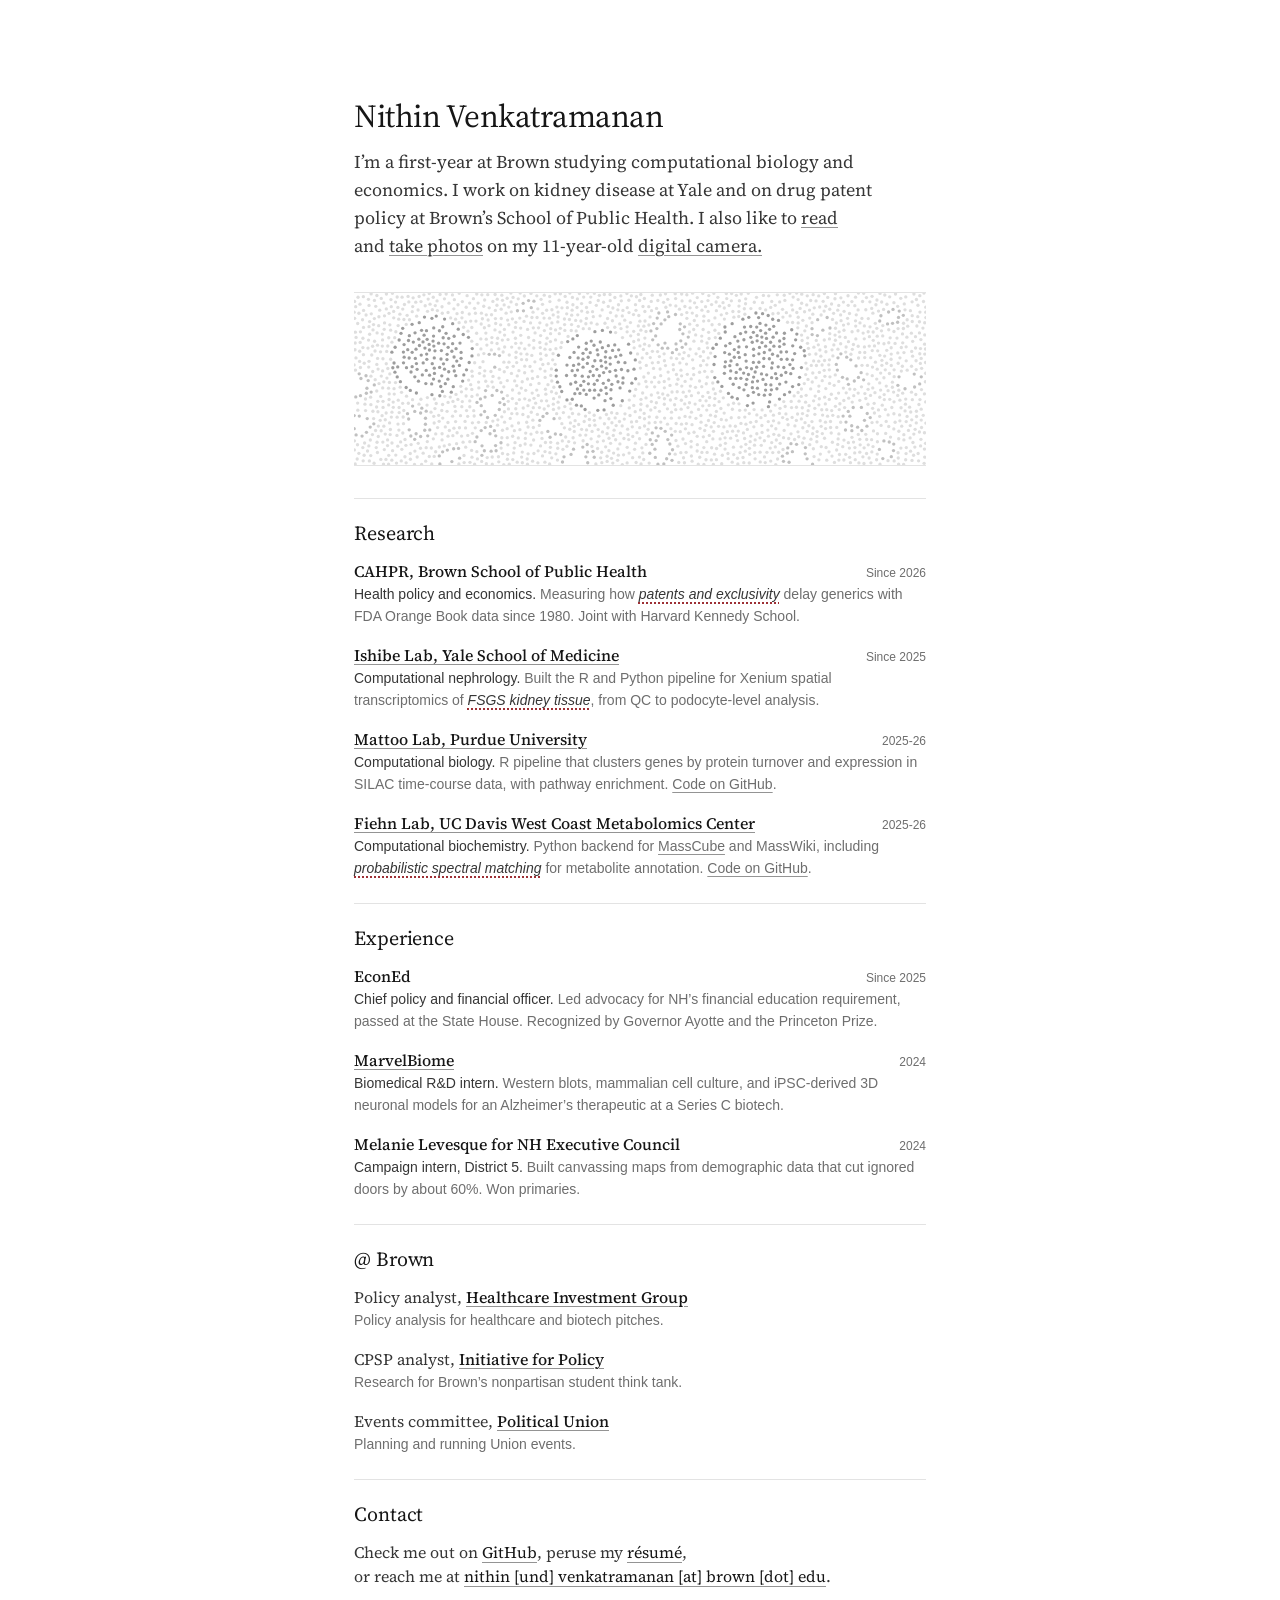
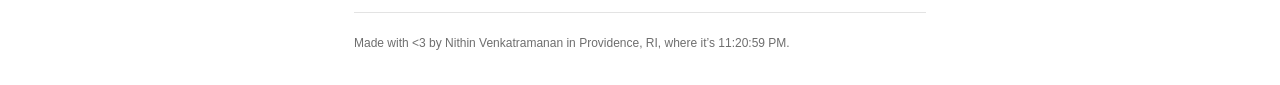
==== commit 8207bf9a: "Ease italic and bold link hovers, add italic hover to the Instagram handle, and keep figure links bl" ====
--- a/index.html
+++ b/index.html
@@ -19,8 +19,8 @@
   <link rel="preconnect" href="https://fonts.gstatic.com" crossorigin>
   <link rel="stylesheet"
     href="https://fonts.googleapis.com/css2?family=Source+Serif+4:ital,opsz,wght@0,8..60,400..500;1,8..60,400..500&display=swap">
-  <link rel="stylesheet" href="assets/site.css?v=28">
-  <script src="assets/figures.js?v=34" defer></script>
+  <link rel="stylesheet" href="assets/site.css?v=29">
+  <script src="assets/figures.js?v=35" defer></script>
 </head>
 
 <body>
--- a/assets/site.css
+++ b/assets/site.css
@@ -72,7 +72,9 @@
   text-decoration: underline dotted 1.5px;
   text-decoration-color: var(--accent);
 }
-a.fig-link:hover { font-weight: 700; color: var(--accent); text-decoration-style: solid; text-decoration-thickness: 1px; text-decoration-color: currentColor; }
+/* Bold on hover is drawn as a thin outline around the letters, so it can ease in and the words after it stay put. */
+a.fig-link { transition: color .3s var(--ease-soft), -webkit-text-stroke-width .3s var(--ease-soft); }
+a.fig-link:hover { color: var(--ink); -webkit-text-stroke-width: .45px; }
 
 /* home */
 
@@ -111,8 +113,15 @@
 
 .org .at { font-weight: 400; color: var(--ink-2); }
 
-/* links in the bio and contact line turn italic under the cursor */
-.bio .reveal:hover, .bio a[href="photos.html"]:hover, .rot a:hover, .check .mail:hover { font-style: italic; }
+/* Links that turn italic under the cursor (set up in figures.js). An upright and an italic copy sit on top of each
+   other and crossfade, leaning as they go, while the width eases between the two, so the words after it slide over. */
+.lean { display: inline-grid; width: var(--w-up); text-decoration: inherit; transition: width .45s var(--ease-out); }
+.lean > span { grid-area: 1 / 1; justify-self: start; white-space: nowrap; text-decoration: inherit; transform-origin: 0 75%; transition: opacity .32s var(--ease-soft), transform .45s var(--ease-out); }
+.lean-it { font-style: italic; opacity: 0; transform: skewX(8deg); }
+[data-lean]:hover .lean { width: var(--w-it); }
+[data-lean]:hover .lean-up { opacity: 0; transform: skewX(-8deg); }
+[data-lean]:hover .lean-it { opacity: 1; transform: none; }
+.lean.measuring, .lean.measuring > span { transition: none; transform: none; }
 
 /* contact */
 .check { margin: 0; font: var(--type-prose); color: var(--ink-2); }
@@ -132,6 +141,10 @@
 .rot .l { display: inline-block; transition: transform .38s var(--ease), opacity .3s var(--ease); transition-delay: calc(var(--i) * 16ms); }
 .rot .l.pre { transform: translateY(-.45em); opacity: 0; }
 .rot .l.out { transform: translateY(.45em); opacity: 0; transition-duration: .24s, .2s; transition-delay: calc(var(--i) * 8ms); }
+.rot a > span { display: inline-block; transform-origin: 0 75%; transition: opacity .32s var(--ease-soft), transform .45s var(--ease-out); }
+.rot .rot-it { position: absolute; left: 0; top: 0; white-space: nowrap; font-style: italic; opacity: 0; transform: skewX(8deg); pointer-events: none; }
+.rot a.lean-on > span:not(.rot-it):not(.rot-old) { opacity: 0; transform: skewX(-8deg); }
+.rot a.lean-on > .rot-it { opacity: 1; transform: none; }
 .rot-old { position: absolute; left: 0; top: 0; white-space: nowrap; pointer-events: none; }
 .rot-measure { position: absolute; visibility: hidden; white-space: nowrap; pointer-events: none; }
 
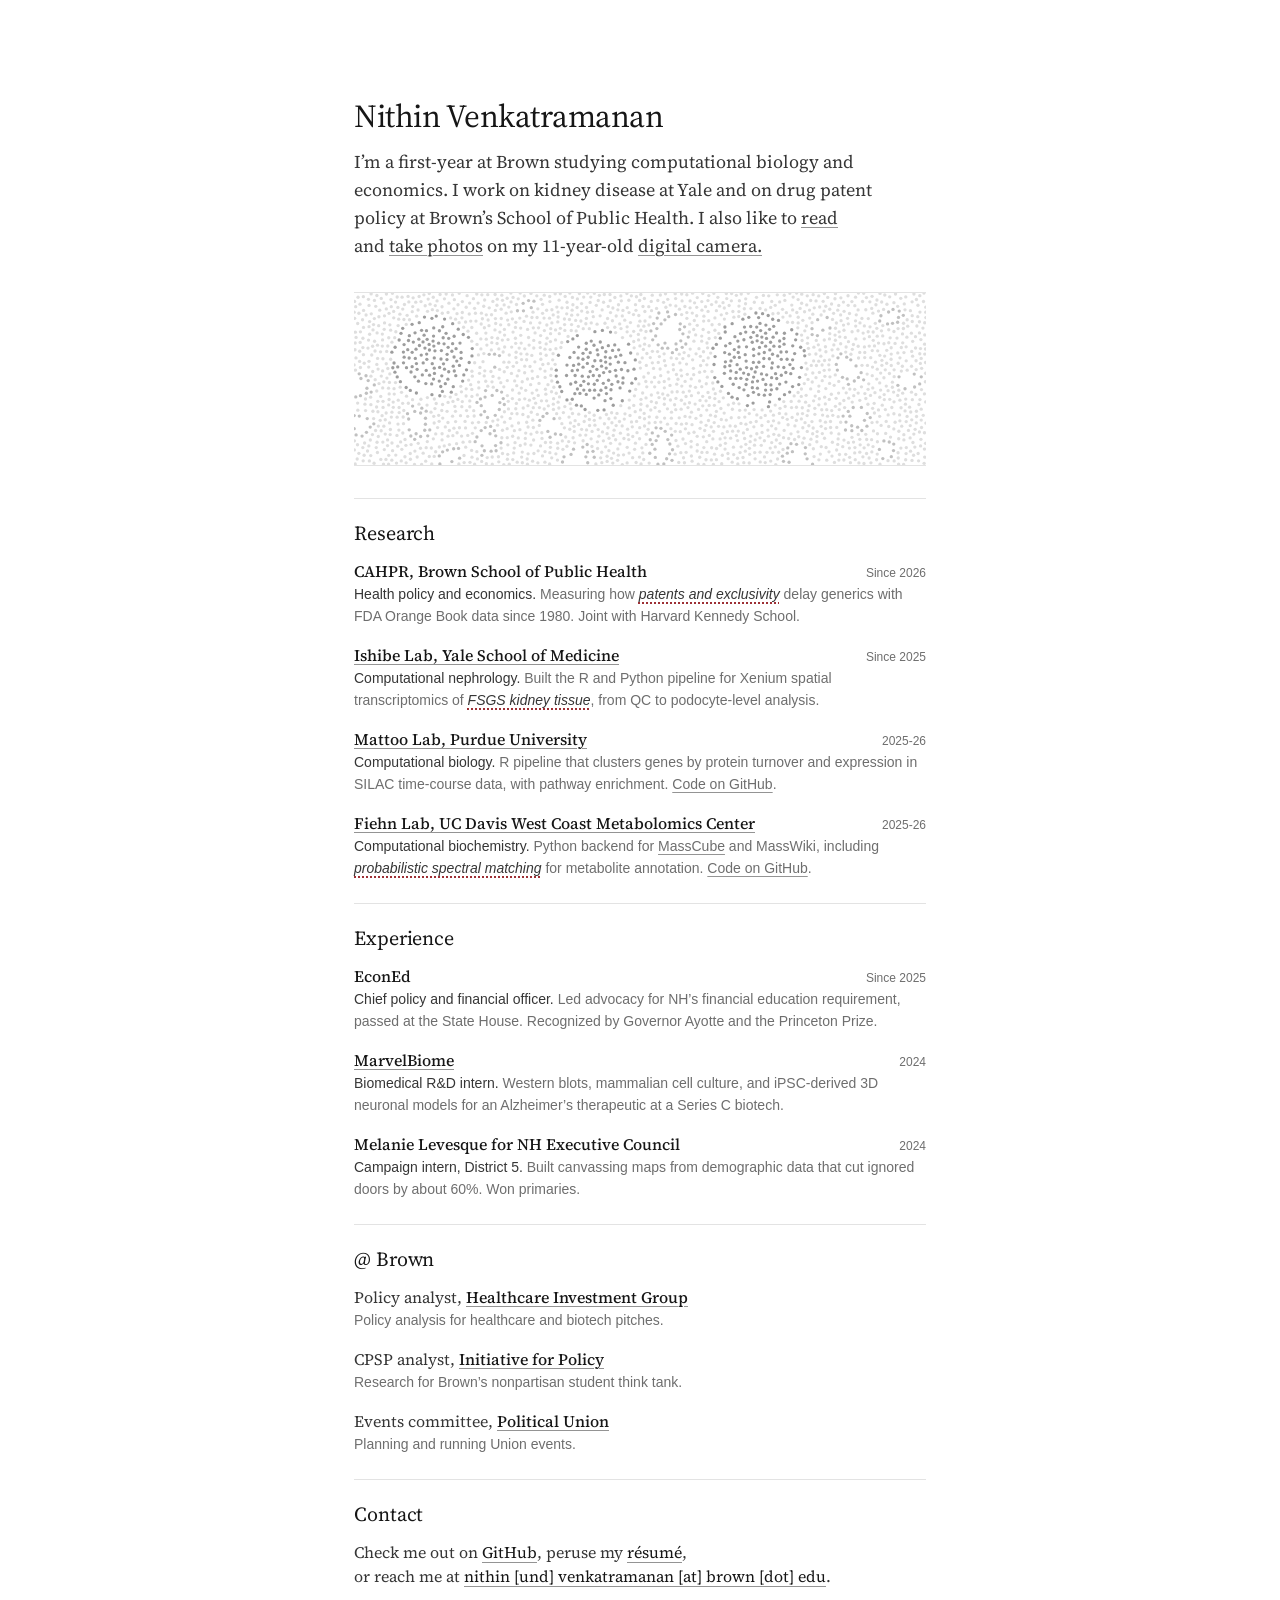
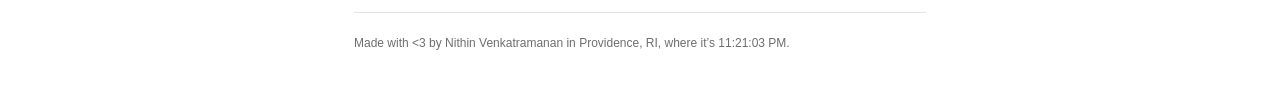
==== commit 72109491: "Turn hovered links italic letter by letter so the change reads as one smooth motion" ====
--- a/index.html
+++ b/index.html
@@ -19,8 +19,8 @@
   <link rel="preconnect" href="https://fonts.gstatic.com" crossorigin>
   <link rel="stylesheet"
     href="https://fonts.googleapis.com/css2?family=Source+Serif+4:ital,opsz,wght@0,8..60,400..500;1,8..60,400..500&display=swap">
-  <link rel="stylesheet" href="assets/site.css?v=29">
-  <script src="assets/figures.js?v=35" defer></script>
+  <link rel="stylesheet" href="assets/site.css?v=31">
+  <script src="assets/figures.js?v=37" defer></script>
 </head>
 
 <body>
--- a/assets/site.css
+++ b/assets/site.css
@@ -113,15 +113,22 @@
 
 .org .at { font-weight: 400; color: var(--ink-2); }
 
-/* Links that turn italic under the cursor (set up in figures.js). An upright and an italic copy sit on top of each
-   other and crossfade, leaning as they go, while the width eases between the two, so the words after it slide over. */
-.lean { display: inline-grid; width: var(--w-up); text-decoration: inherit; transition: width .45s var(--ease-out); }
-.lean > span { grid-area: 1 / 1; justify-self: start; white-space: nowrap; text-decoration: inherit; transform-origin: 0 75%; transition: opacity .32s var(--ease-soft), transform .45s var(--ease-out); }
-.lean-it { font-style: italic; opacity: 0; transform: skewX(8deg); }
-[data-lean]:hover .lean { width: var(--w-it); }
-[data-lean]:hover .lean-up { opacity: 0; transform: skewX(-8deg); }
-[data-lean]:hover .lean-it { opacity: 1; transform: none; }
-.lean.measuring, .lean.measuring > span { transition: none; transform: none; }
+/* Links that turn italic under the cursor (set up in figures.js). Each letter sits in a slot with an upright and an
+   italic copy. On hover the slot eases to the italic letter's width while the copies crossfade and lean together;
+   the incoming copy fades in faster than the outgoing one fades out, so the letter never looks faint. */
+.lean { display: inline-block; position: relative; white-space: nowrap; text-decoration: inherit; }
+/* The underline layer's letters are transparent, so its underline takes the link's color from figures.js. */
+.lean-line { position: absolute; left: 0; top: 0; color: transparent; white-space: pre; text-decoration: inherit; pointer-events: none; transform-origin: 0 0; transition: transform .45s var(--ease-out), text-decoration-color .2s var(--ease); }
+[data-lean]:hover .lean-line, [data-lean][aria-expanded="true"] .lean-line { text-decoration-color: var(--lean-ink); }
+.lean-probe { position: absolute; left: 0; top: 0; visibility: hidden; white-space: pre; }
+.lg { display: inline-grid; width: var(--a-up); transition: width .45s var(--ease-out); }
+.lg > span { grid-area: 1 / 1; justify-self: start; white-space: pre; transform-origin: 0 75%; transition: opacity .28s var(--ease-soft), transform .45s var(--ease-out); }
+.lg-it { font-style: italic; opacity: 0; transform: skewX(10deg); transition-duration: .45s; }
+[data-lean]:hover .lg, .rot a.lean-on .lg { width: var(--a-it); }
+[data-lean]:hover .lean-line { transform: scaleX(var(--to-it)); }
+[data-lean]:hover .lg-up, .rot a.lean-on .lg-up { opacity: 0; transform: skewX(-10deg); transition-duration: .45s; }
+[data-lean]:hover .lg-it, .rot a.lean-on .lg-it { opacity: 1; transform: none; transition-duration: .28s, .45s; }
+.lean.measuring .lg, .lean.measuring .lg > span, .lean.measuring .lean-line { transition: none; }
 
 /* contact */
 .check { margin: 0; font: var(--type-prose); color: var(--ink-2); }
@@ -141,10 +148,6 @@
 .rot .l { display: inline-block; transition: transform .38s var(--ease), opacity .3s var(--ease); transition-delay: calc(var(--i) * 16ms); }
 .rot .l.pre { transform: translateY(-.45em); opacity: 0; }
 .rot .l.out { transform: translateY(.45em); opacity: 0; transition-duration: .24s, .2s; transition-delay: calc(var(--i) * 8ms); }
-.rot a > span { display: inline-block; transform-origin: 0 75%; transition: opacity .32s var(--ease-soft), transform .45s var(--ease-out); }
-.rot .rot-it { position: absolute; left: 0; top: 0; white-space: nowrap; font-style: italic; opacity: 0; transform: skewX(8deg); pointer-events: none; }
-.rot a.lean-on > span:not(.rot-it):not(.rot-old) { opacity: 0; transform: skewX(-8deg); }
-.rot a.lean-on > .rot-it { opacity: 1; transform: none; }
 .rot-old { position: absolute; left: 0; top: 0; white-space: nowrap; pointer-events: none; }
 .rot-measure { position: absolute; visibility: hidden; white-space: nowrap; pointer-events: none; }
 
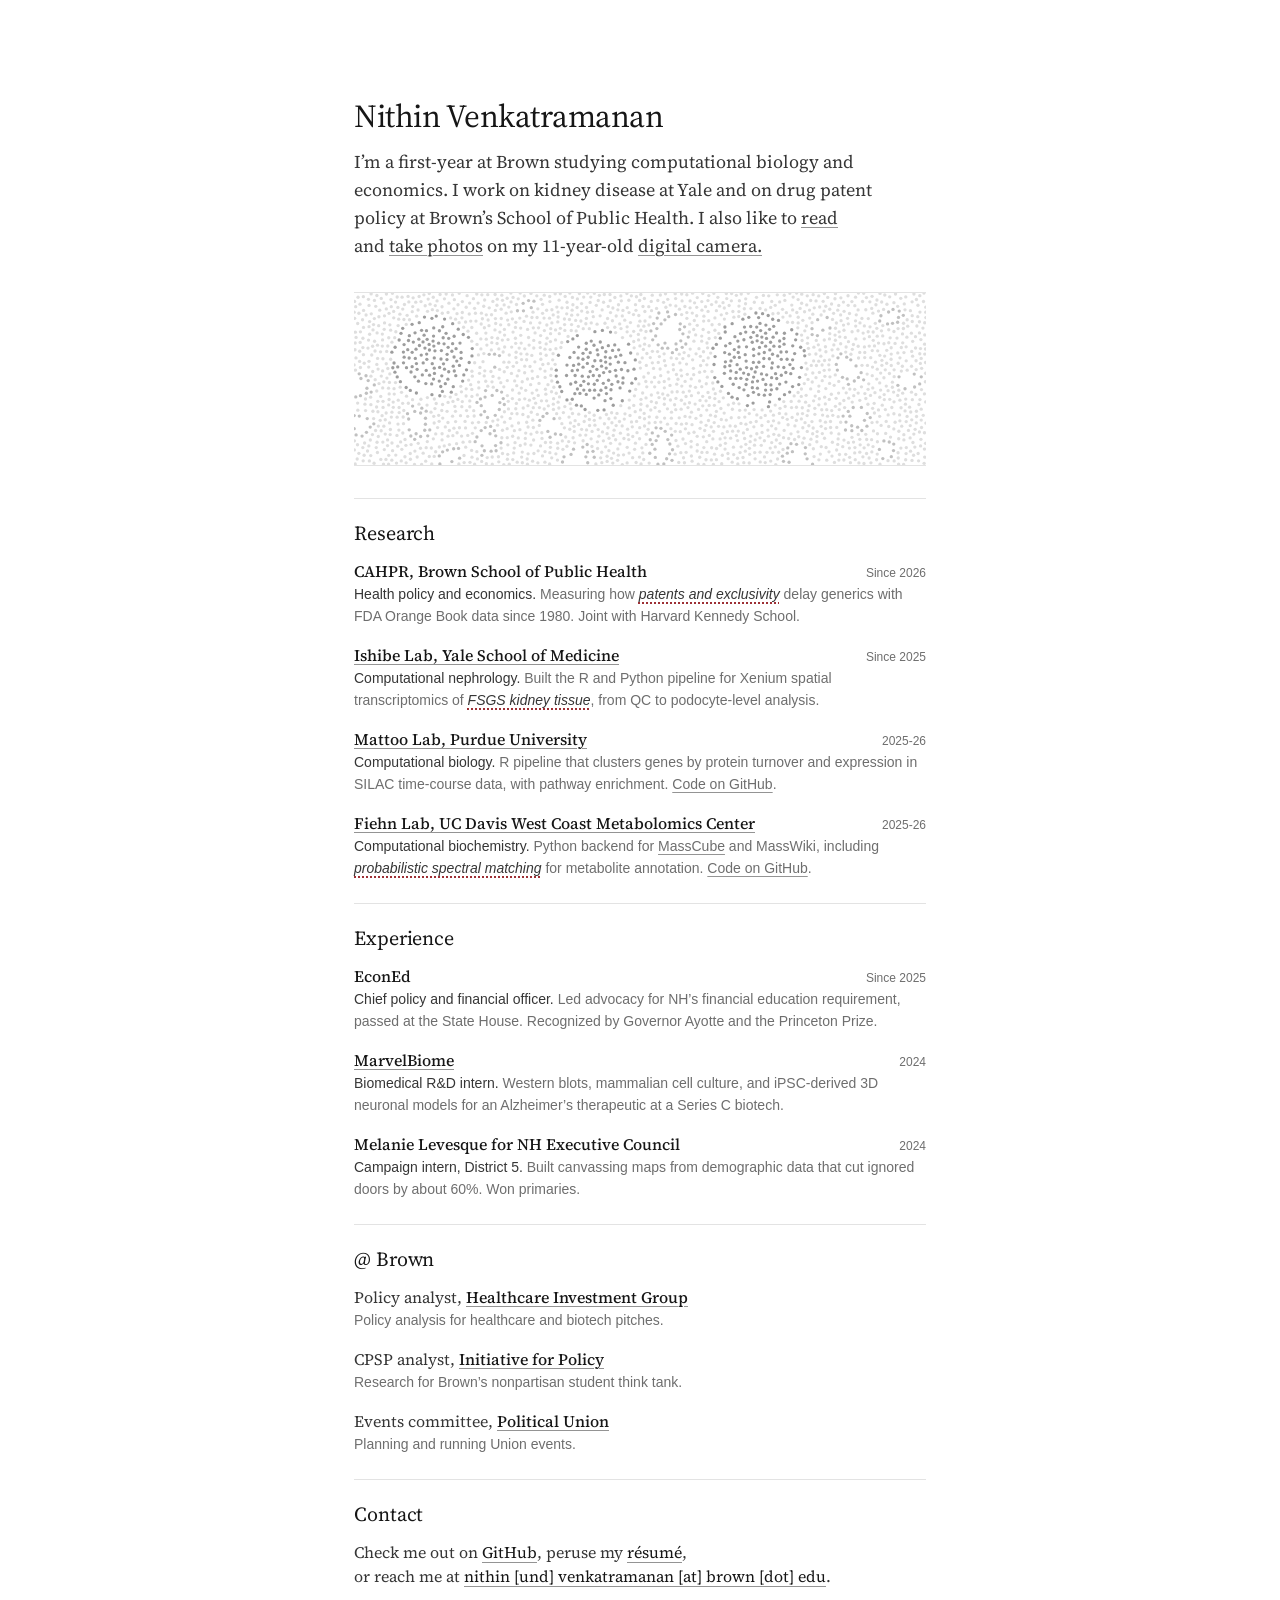
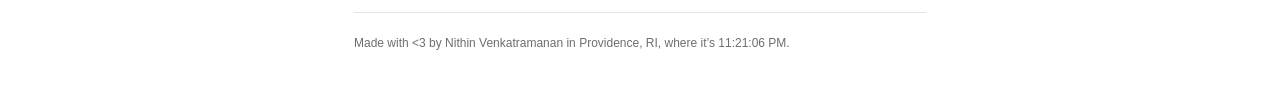
==== commit 8dbd8c38: "Keep the hover area at the upright width so italic links don't flicker at the edge" ====
--- a/index.html
+++ b/index.html
@@ -19,8 +19,8 @@
   <link rel="preconnect" href="https://fonts.gstatic.com" crossorigin>
   <link rel="stylesheet"
     href="https://fonts.googleapis.com/css2?family=Source+Serif+4:ital,opsz,wght@0,8..60,400..500;1,8..60,400..500&display=swap">
-  <link rel="stylesheet" href="assets/site.css?v=31">
-  <script src="assets/figures.js?v=37" defer></script>
+  <link rel="stylesheet" href="assets/site.css?v=32">
+  <script src="assets/figures.js?v=38" defer></script>
 </head>
 
 <body>
--- a/assets/site.css
+++ b/assets/site.css
@@ -117,6 +117,9 @@
    italic copy. On hover the slot eases to the italic letter's width while the copies crossfade and lean together;
    the incoming copy fades in faster than the outgoing one fades out, so the letter never looks faint. */
 .lean { display: inline-block; position: relative; white-space: nowrap; text-decoration: inherit; }
+/* The hover area keeps the upright word's width while the italic one is narrower, so a cursor near the right edge
+   doesn't see the word shrink out from under it and flick back and forth. */
+.lean::after, .rot a::after { content: ""; position: absolute; left: 0; top: 0; bottom: 0; width: var(--w-hit, 100%); }
 /* The underline layer's letters are transparent, so its underline takes the link's color from figures.js. */
 .lean-line { position: absolute; left: 0; top: 0; color: transparent; white-space: pre; text-decoration: inherit; pointer-events: none; transform-origin: 0 0; transition: transform .45s var(--ease-out), text-decoration-color .2s var(--ease); }
 [data-lean]:hover .lean-line, [data-lean][aria-expanded="true"] .lean-line { text-decoration-color: var(--lean-ink); }
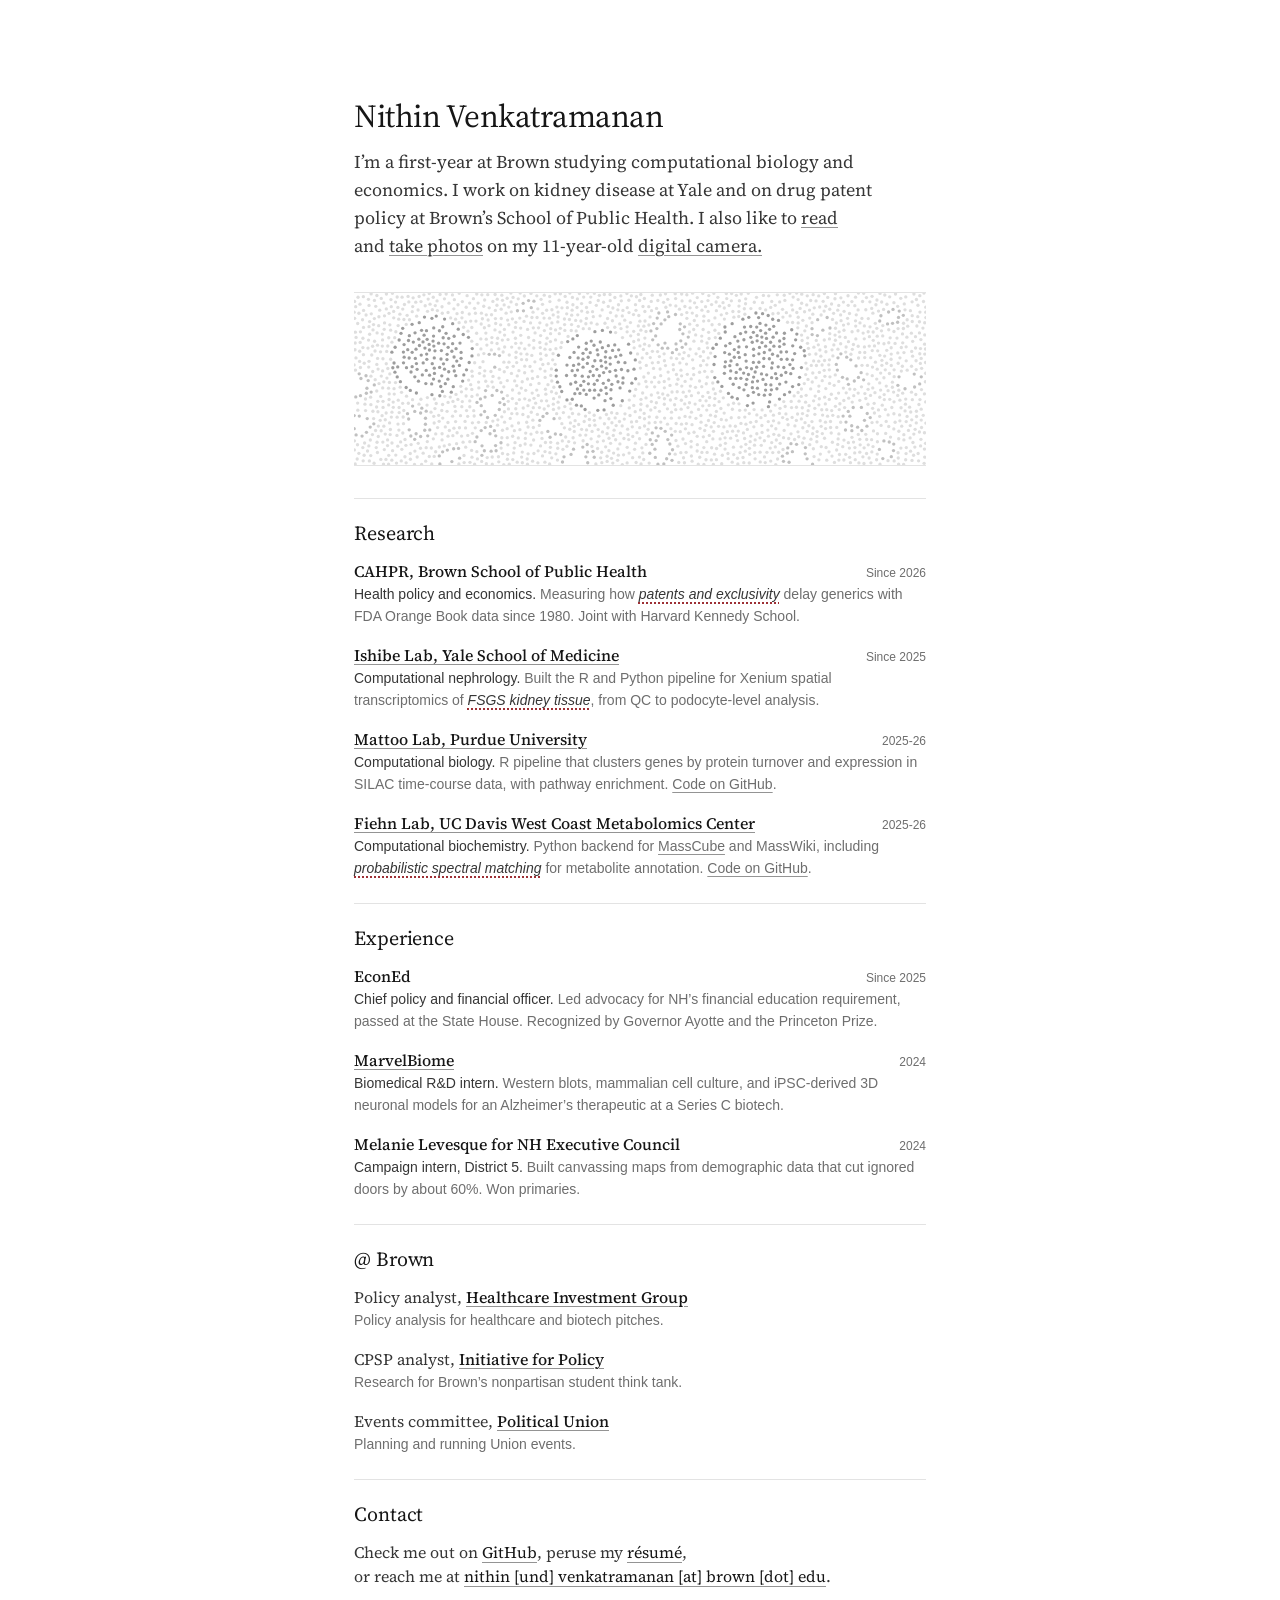
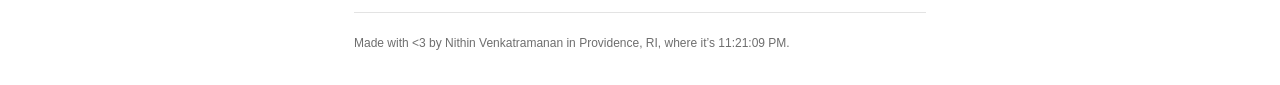
==== commit 9d42c53c: "Update résumé to the November v3 version" ====
--- a/index.html
+++ b/index.html
@@ -127,7 +127,7 @@
     <section class="sec" aria-labelledby="h-contact">
       <h2 id="h-contact">Contact</h2>
       <p class="check">Check me out on <span class="rot" data-rotate><a href="https://github.com/ninv29" target="_blank"
-            rel="noreferrer">GitHub</a></span>, peruse my <a class="mail" href="Nithin_V_Resume_Nov26v2.pdf" target="_blank" rel="noreferrer" data-resume>r&eacute;sum&eacute;</a>,<br>or reach me at <a class="mail" data-mail>nithin [und] venkatramanan [at] brown [dot] edu</a>.</p>
+            rel="noreferrer">GitHub</a></span>, peruse my <a class="mail" href="Nithin_Venkatramanan_ResumeNov26v3.pdf" target="_blank" rel="noreferrer" data-resume>r&eacute;sum&eacute;</a>,<br>or reach me at <a class="mail" data-mail>nithin [und] venkatramanan [at] brown [dot] edu</a>.</p>
     </section>
 
     <footer class="foot">
